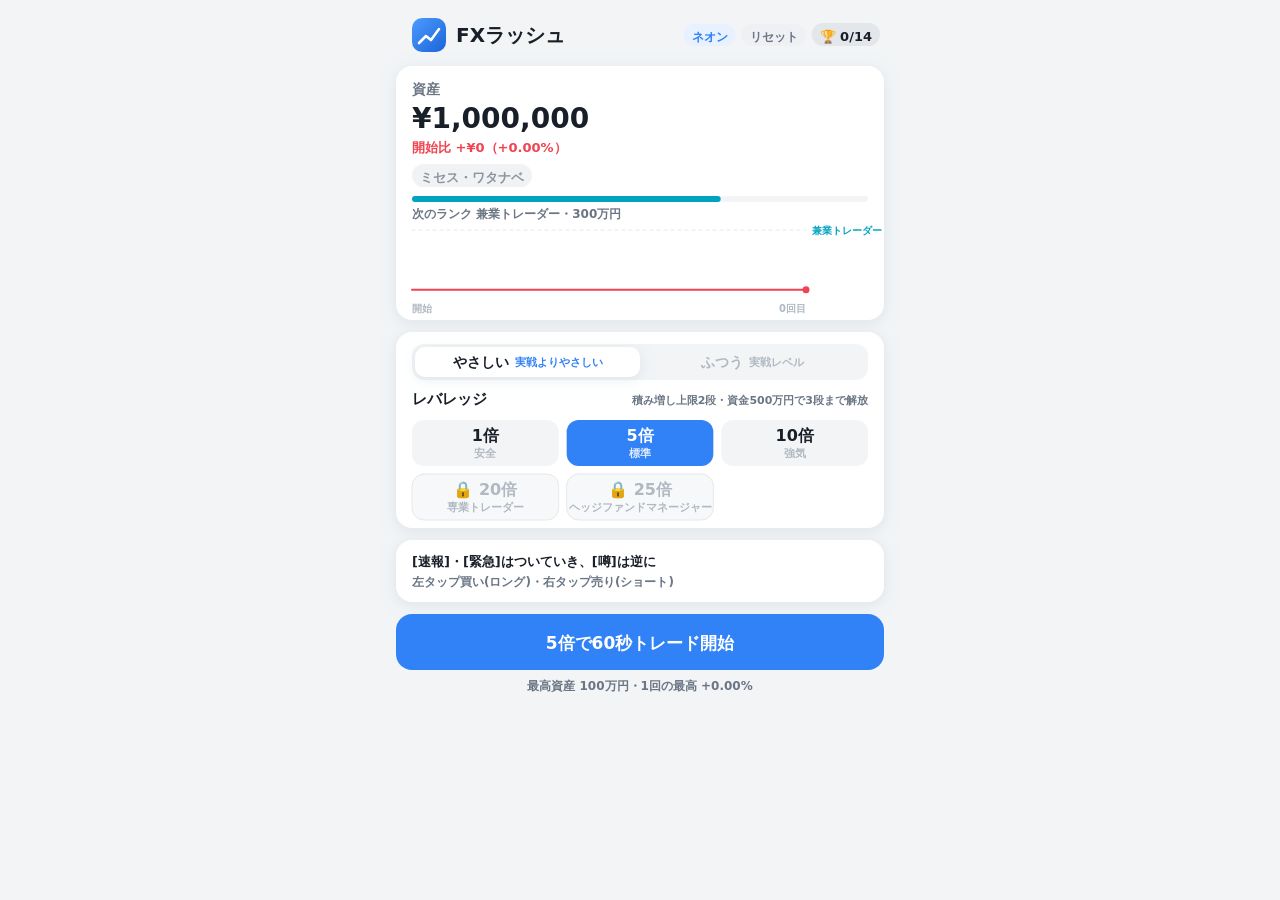
==== fx/index.html @ ece7e790 "FXラッシュ 추가 -- 선물 러시 엔진 기반 USD/JPY 일본어 버전 (fx.kunoh.top) - 엔진은 선물 러시와 같은 규칙(휩쏘·보스·블레싱·난이도·분석·피라미딩·追証 등" ====
<!doctype html>
<html lang="ja">
<head>
<meta charset="utf-8">
<meta name="viewport" content="width=device-width, initial-scale=1, viewport-fit=cover, user-scalable=no">
<title>FXラッシュ</title>
<style>
  html, body { margin: 0; height: 100%; background: #070a14; overflow: hidden; touch-action: none;
    -webkit-user-select: none; user-select: none; }
  canvas { display: block; }
</style>
</head>
<body>
<canvas id="c"></canvas>
<script src="content.js?v=1"></script>
<script src="game.js?v=3"></script>
<script>
  // 기본 디자인은 증권사 앱, 메뉴에서 네온으로 바꿀 수 있음
  var theme = 'mts';
  try { theme = localStorage.getItem('fxrush-theme') || 'mts'; } catch (e) {}
  if (theme !== 'neon') document.write('<script src="mts.js?v=2"><\/script>');
</script>
</body>
</html>
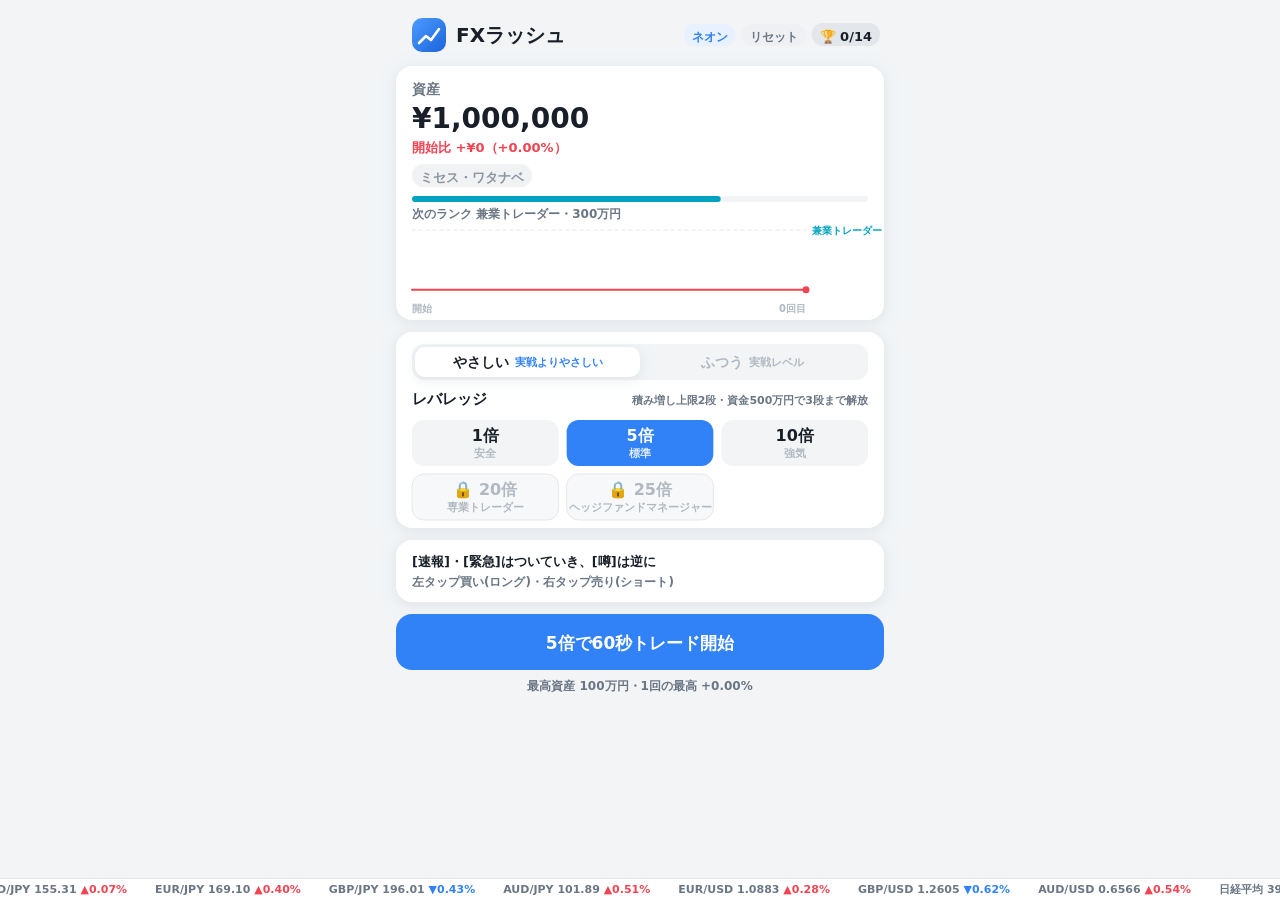
==== commit dae05b81: "FXラッシュ: 캔들 차트·차트 확대, 분석 줄바꿈, 戻る, 라이트 티커·버튼 대비 - 5초봉 캔들(60초 = 12개, 진행 중 봉은 틱마다 갱신), 상승 빨강·하락 파랑·고저 꼬리" ====
--- a/fx/index.html
+++ b/fx/index.html
@@ -12,13 +12,13 @@
 </head>
 <body>
 <canvas id="c"></canvas>
-<script src="content.js?v=1"></script>
-<script src="game.js?v=3"></script>
+<script src="content.js?v=2"></script>
+<script src="game.js?v=5"></script>
 <script>
   // 기본 디자인은 증권사 앱, 메뉴에서 네온으로 바꿀 수 있음
   var theme = 'mts';
   try { theme = localStorage.getItem('fxrush-theme') || 'mts'; } catch (e) {}
-  if (theme !== 'neon') document.write('<script src="mts.js?v=2"><\/script>');
+  if (theme !== 'neon') document.write('<script src="mts.js?v=3"><\/script>');
 </script>
 </body>
 </html>
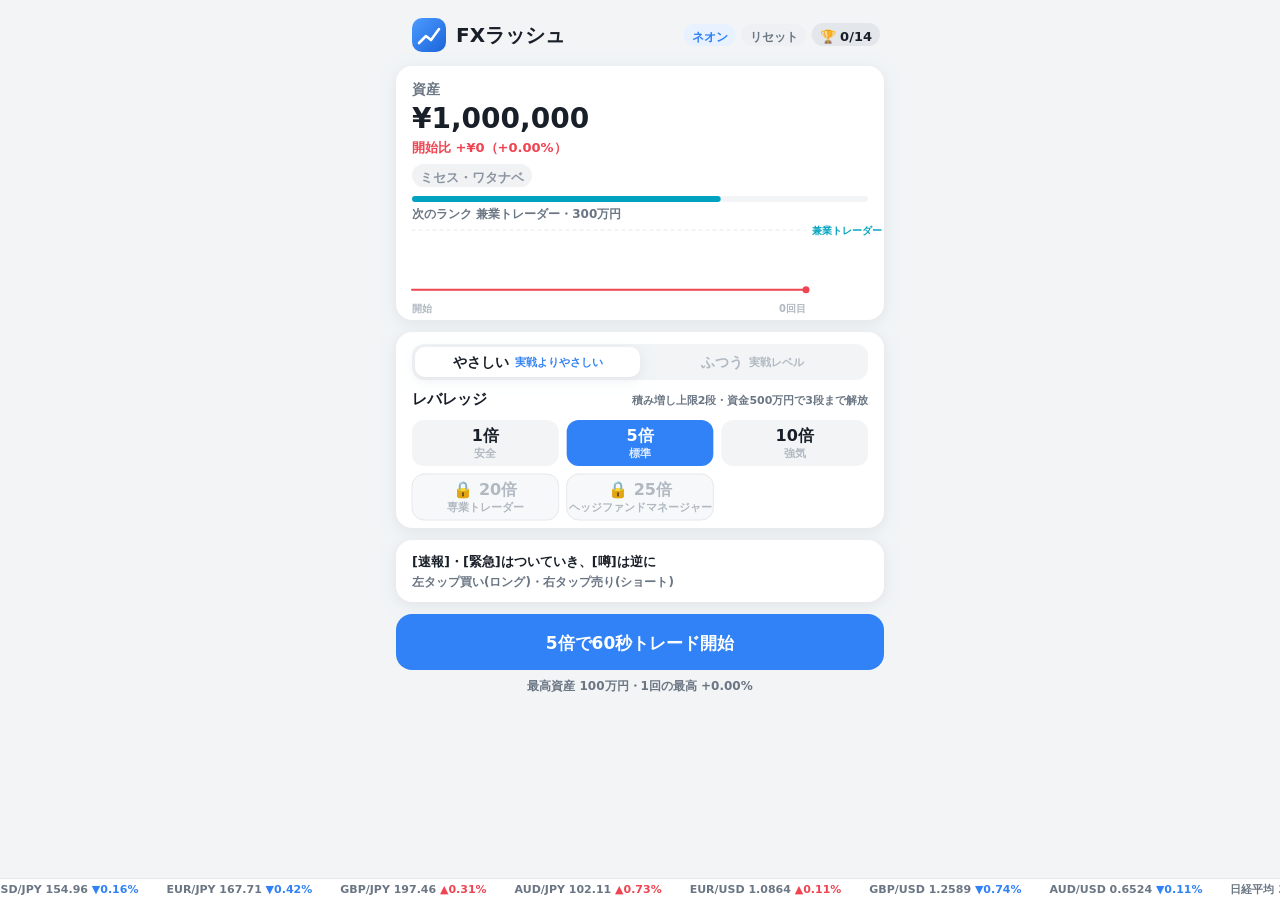
==== commit 0c8e9238: "FXラッシュ: 뉴스 배너를 차트 아래로, 티커 시작 여백, 일본어 낱말 경계 줄바꿈 - 배치: 상단 헤더·잔고 → 차트 → 뉴스(라이트 40px·네온 44px) → 日米金利差 바 " ====
--- a/fx/index.html
+++ b/fx/index.html
@@ -13,12 +13,12 @@
 <body>
 <canvas id="c"></canvas>
 <script src="content.js?v=2"></script>
-<script src="game.js?v=5"></script>
+<script src="game.js?v=6"></script>
 <script>
   // 기본 디자인은 증권사 앱, 메뉴에서 네온으로 바꿀 수 있음
   var theme = 'mts';
   try { theme = localStorage.getItem('fxrush-theme') || 'mts'; } catch (e) {}
-  if (theme !== 'neon') document.write('<script src="mts.js?v=3"><\/script>');
+  if (theme !== 'neon') document.write('<script src="mts.js?v=4"><\/script>');
 </script>
 </body>
 </html>
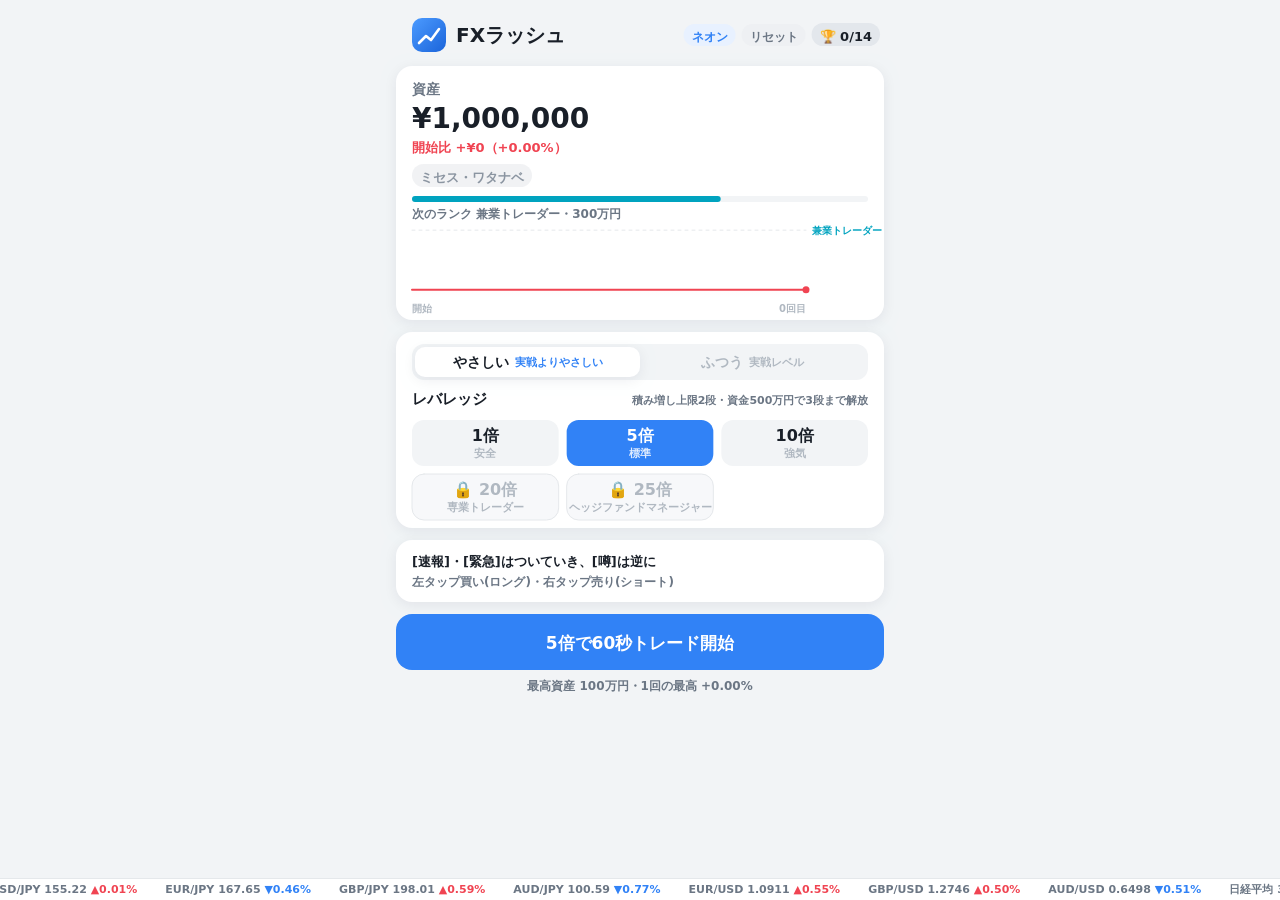
==== commit 16876a02: "FXラッシュ: 하단 티커를 화면 흔들림에서 제외 (정지 시 첫 종목 여백 항상 12px) - 체결·뉴스·강제청산·보스 흔들림 때 티커도 같이 흔들려 첫 종목이 왼쪽 끝에 붙어 보이" ====
--- a/fx/index.html
+++ b/fx/index.html
@@ -13,12 +13,12 @@
 <body>
 <canvas id="c"></canvas>
 <script src="content.js?v=2"></script>
-<script src="game.js?v=6"></script>
+<script src="game.js?v=7"></script>
 <script>
   // 기본 디자인은 증권사 앱, 메뉴에서 네온으로 바꿀 수 있음
   var theme = 'mts';
   try { theme = localStorage.getItem('fxrush-theme') || 'mts'; } catch (e) {}
-  if (theme !== 'neon') document.write('<script src="mts.js?v=4"><\/script>');
+  if (theme !== 'neon') document.write('<script src="mts.js?v=5"><\/script>');
 </script>
 </body>
 </html>
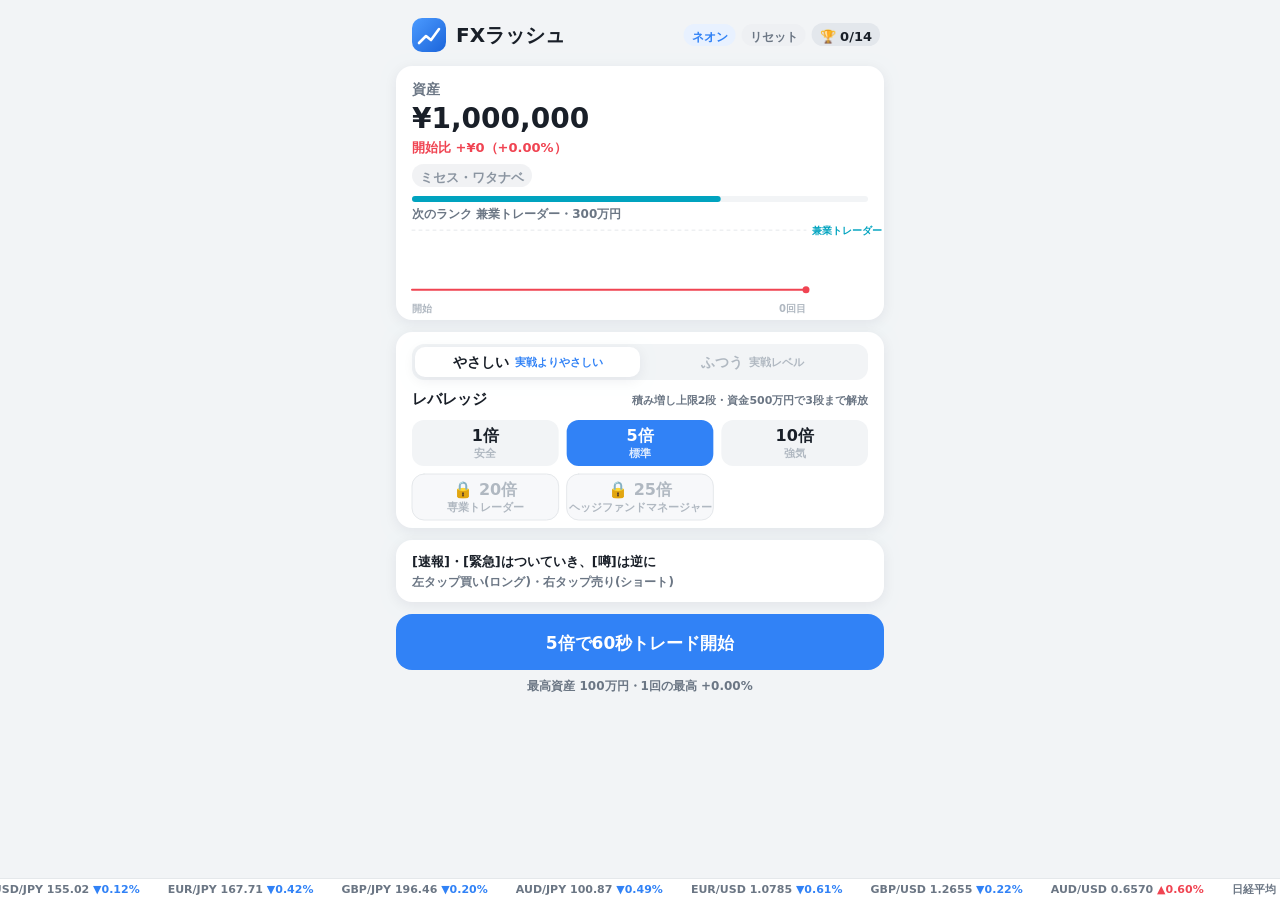
==== commit 642b9eb1: "FXラッシュ: 흰 바탕 인트로(KUNOH STUDIO → 타이틀, 탭 스킵, 로딩 겸용, 타이틀 차임) Co-Authored-By: Claude Opus 5.5 <noreply@a" ====
--- a/fx/index.html
+++ b/fx/index.html
@@ -8,9 +8,66 @@
   html, body { margin: 0; height: 100%; background: #070a14; overflow: hidden; touch-action: none;
     -webkit-user-select: none; user-select: none; }
   canvas { display: block; }
+  /* 인트로 (로딩 겸용): 테마와 상관없이 흰 바탕 */
+  #intro { position: fixed; inset: 0; z-index: 10; background: #fff; display: flex; align-items: center;
+    justify-content: center; transition: opacity .3s; font-family: -apple-system, 'Hiragino Sans', 'Noto Sans JP', 'Yu Gothic', sans-serif; }
+  #intro.out { opacity: 0; }
+  #intro .sc { position: absolute; text-align: center; opacity: 0; }
+  #studio { animation: studio 1.2s ease forwards; color: #2b2f36; }
+  #studio svg { display: block; margin: 0 auto 10px; }
+  #studio b { font-size: 22px; font-weight: 800; letter-spacing: .12em; animation: track 1.2s ease forwards; }
+  #title { animation: title .6s ease 1.25s forwards; }
+  #title b { display: block; font-size: 44px; font-weight: 900; color: #000; letter-spacing: .02em; }
+  #title span { display: block; margin-top: 8px; font-size: 14px; color: #6b7280; font-weight: 600; }
+  @keyframes studio { 0% { opacity: 0 } 40% { opacity: 1 } 75% { opacity: 1 } 100% { opacity: 0 } }
+  @keyframes track { from { letter-spacing: .12em } to { letter-spacing: .3em } }
+  @keyframes title { from { opacity: 0; transform: translateY(14px) } to { opacity: 1; transform: none } }
 </style>
 </head>
 <body>
+<div id="intro">
+  <div class="sc" id="studio">
+    <svg width="30" height="28" viewBox="0 0 30 28" aria-hidden="true">
+      <line x1="9" y1="2" x2="9" y2="24" stroke="#e5383b" stroke-width="2"/><rect x="5" y="7" width="8" height="13" rx="1" fill="#e5383b"/>
+      <line x1="21" y1="4" x2="21" y2="26" stroke="#2563eb" stroke-width="2"/><rect x="17" y="9" width="8" height="12" rx="1" fill="#2563eb"/>
+    </svg>
+    <b>KUNOH STUDIO</b>
+  </div>
+  <div class="sc" id="title"><b>FXラッシュ</b><span>USD/JPY 60秒トレード</span></div>
+</div>
+<script>
+  // 인트로: 약 2.8초 뒤(그리고 파일을 다 받은 뒤) 로비로, 탭·키 입력이면 즉시 넘김
+  (function () {
+    var el = document.getElementById('intro'), done = false, timeUp = false, loaded = false;
+    function close(now) {
+      if (done) return; done = true;
+      if (now) { el.remove(); return; }
+      el.className = 'out'; setTimeout(function () { el.remove(); }, 320);
+    }
+    function tryAuto() { if (timeUp && loaded) close(false); }
+    el.addEventListener('pointerdown', function (e) { e.preventDefault(); e.stopPropagation(); close(true); });
+    addEventListener('keydown', function (e) { if (!done) { e.stopImmediatePropagation(); close(true); } }, true);
+    addEventListener('load', function () { loaded = true; tryAuto(); });
+    setTimeout(function () { timeUp = true; tryAuto(); }, 2800);
+    // 타이틀 등장 효과음: 막히면 조용히 넘어감 (기다리지 않음)
+    setTimeout(function () {
+      if (done) return;
+      try {
+        var A = window.AudioContext || window.webkitAudioContext; if (!A) return;
+        var ac = new A();
+        if (ac.state !== 'running') { var r = ac.resume(); if (r && r.catch) r.catch(function () {}); }
+        [[880, 0], [1318.5, 0.08]].forEach(function (n) {
+          var t = ac.currentTime + n[1], o = ac.createOscillator(), gn = ac.createGain();
+          o.type = 'sine'; o.frequency.setValueAtTime(n[0], t);
+          gn.gain.setValueAtTime(0.0001, t); gn.gain.exponentialRampToValueAtTime(0.12, t + 0.015);
+          gn.gain.exponentialRampToValueAtTime(0.0001, t + 0.6);
+          o.connect(gn).connect(ac.destination); o.start(t); o.stop(t + 0.65);
+        });
+        setTimeout(function () { try { ac.close(); } catch (e) {} }, 1000);
+      } catch (e) {}
+    }, 1250);
+  })();
+</script>
 <canvas id="c"></canvas>
 <script src="content.js?v=2"></script>
 <script src="game.js?v=7"></script>
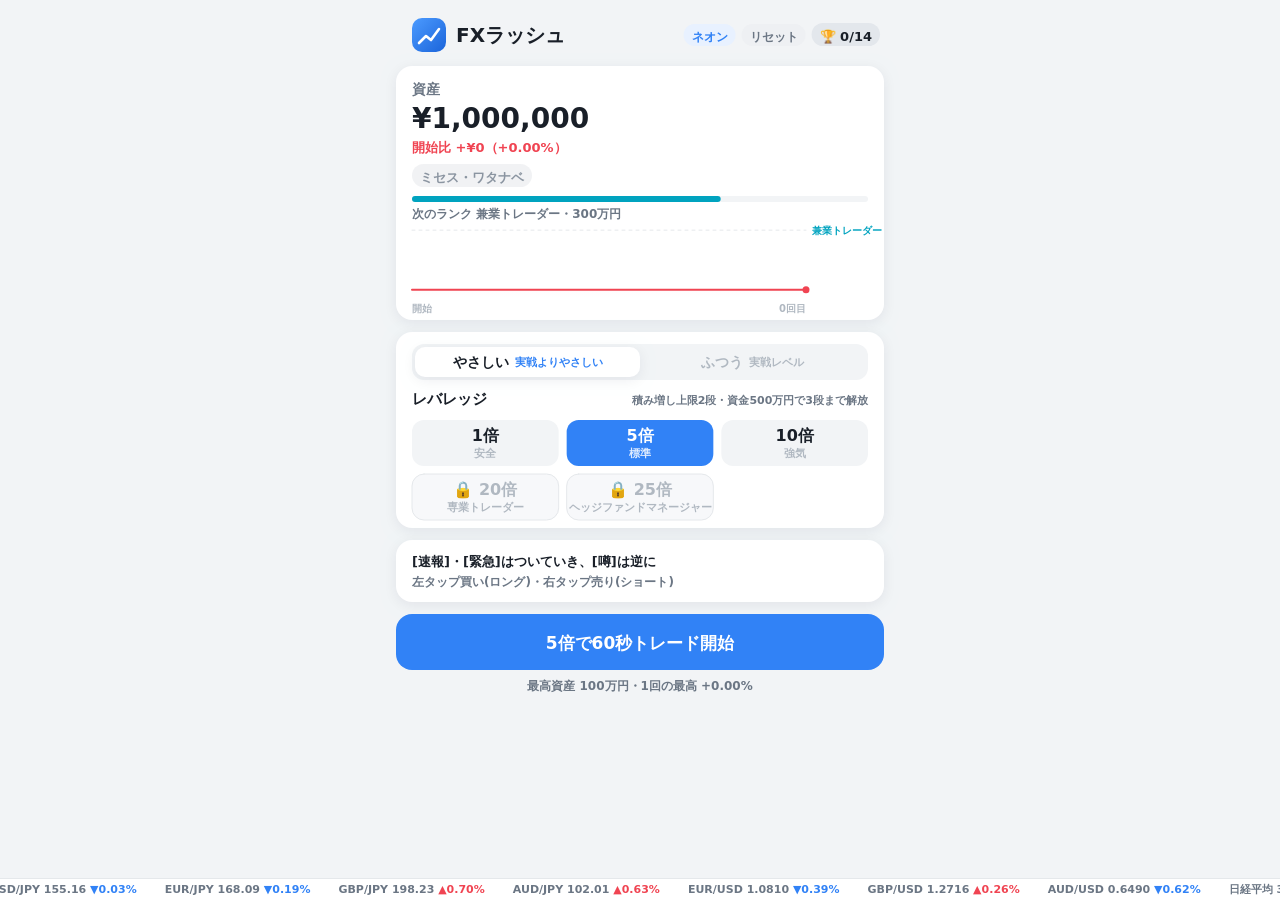
==== commit 3ac505fa: "FXラッシュ: 티커는 로비에서만 흐르고 판 중·결과 화면에선 첫 종목부터 12px로 정지 Co-Authored-By: Claude Opus 5.5 <noreply@anthropic" ====
--- a/fx/index.html
+++ b/fx/index.html
@@ -70,12 +70,12 @@
 </script>
 <canvas id="c"></canvas>
 <script src="content.js?v=2"></script>
-<script src="game.js?v=7"></script>
+<script src="game.js?v=8"></script>
 <script>
   // 기본 디자인은 증권사 앱, 메뉴에서 네온으로 바꿀 수 있음
   var theme = 'mts';
   try { theme = localStorage.getItem('fxrush-theme') || 'mts'; } catch (e) {}
-  if (theme !== 'neon') document.write('<script src="mts.js?v=5"><\/script>');
+  if (theme !== 'neon') document.write('<script src="mts.js?v=6"><\/script>');
 </script>
 </body>
 </html>
